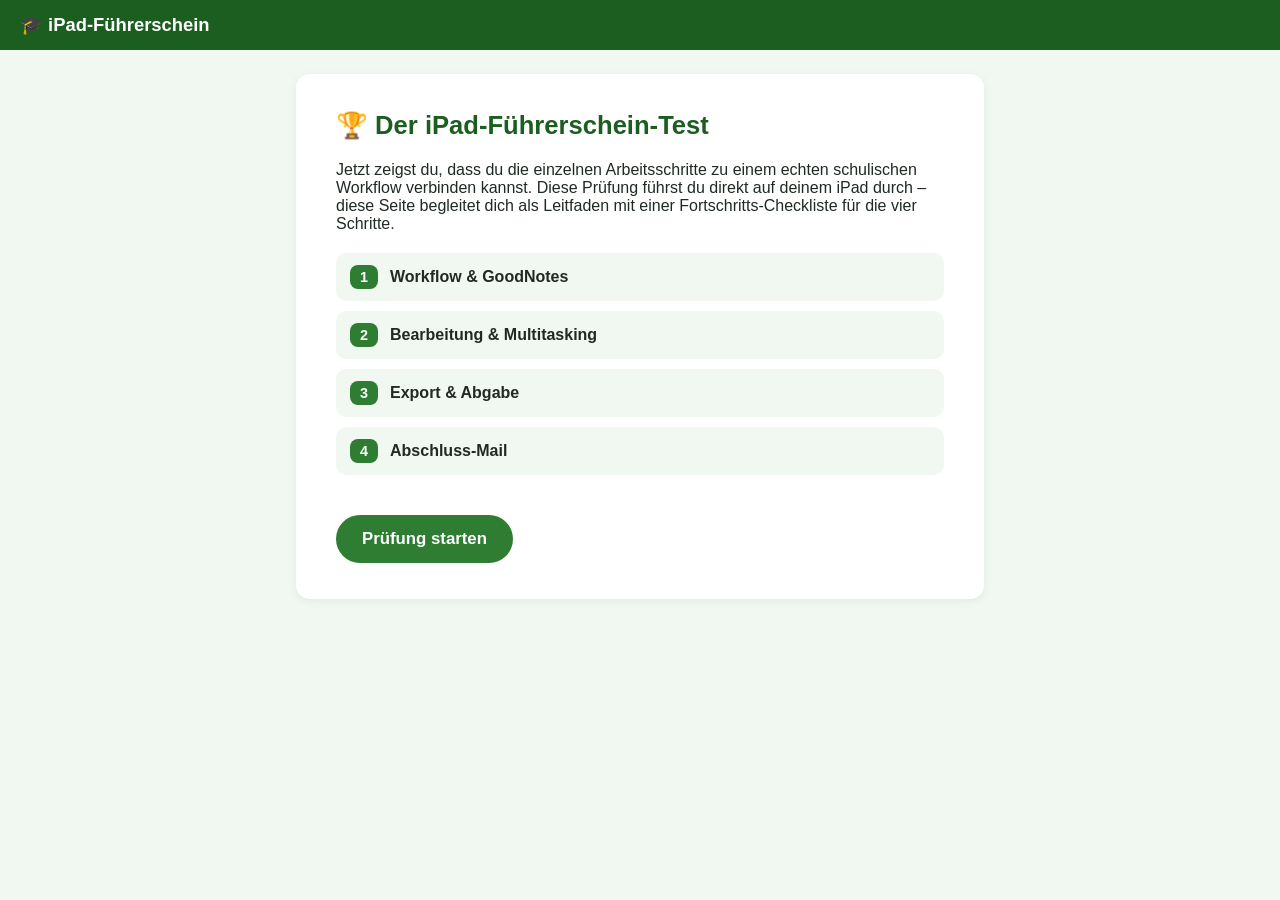
==== exam.html @ 11f2f7bf "Add the Abschlussprüfung: 4-step exam guide and printable certificate - exam.html/exam.js: since the" ====
<!DOCTYPE html>
<html lang="de">
<head>
<meta charset="UTF-8">
<meta name="viewport" content="width=device-width, initial-scale=1.0, maximum-scale=1, user-scalable=no">
<title>iPad-Führerschein – Abschlussprüfung</title>
<link rel="stylesheet" href="style.css">
</head>
<body>

<header class="app-header no-print">
  <a class="logo" href="index.html">🎓 iPad-Führerschein</a>
  <div class="progress-wrap" id="progressWrap" hidden>
    <div class="progress-label" id="progressLabel">Schritt 0 von 4</div>
    <div class="progress-bar"><div class="progress-fill" id="progressFill"></div></div>
  </div>
</header>

<main id="app">

  <section id="screen-start" class="screen active">
    <div class="card">
      <h1>🏆 Der iPad-Führerschein-Test</h1>
      <p>Jetzt zeigst du, dass du die einzelnen Arbeitsschritte zu einem echten schulischen Workflow verbinden kannst. Diese Prüfung führst du direkt auf deinem iPad durch – diese Seite begleitet dich als Leitfaden mit einer Fortschritts-Checkliste für die vier Schritte.</p>
      <ul class="module-overview">
        <li><span class="num">1</span> Workflow &amp; GoodNotes</li>
        <li><span class="num">2</span> Bearbeitung &amp; Multitasking</li>
        <li><span class="num">3</span> Export &amp; Abgabe</li>
        <li><span class="num">4</span> Abschluss-Mail</li>
      </ul>
      <button class="btn-primary" id="btnStart">Prüfung starten</button>
    </div>
  </section>

  <section id="screen-steps" class="screen">
    <div class="card">
      <h2>Prüfungsschritte</h2>
      <p class="task-desc">Hake jeden Schritt ab, sobald du ihn auf deinem iPad erledigt hast.</p>

      <div class="checklist" id="examChecklist">
        <label class="check-item exam-step">
          <input type="checkbox" data-check>
          <span><strong>1. Workflow &amp; GoodNotes:</strong> Öffne die Vorlage aus der Classroom-Prüfungsaufgabe, speichere sie im richtigen Drive-Ordner und importiere sie in dein GoodNotes-Notizbuch „Prüfung“.</span>
        </label>
        <label class="check-item exam-step">
          <input type="checkbox" data-check>
          <span><strong>2. Bearbeitung &amp; Multitasking:</strong> Fülle das Arbeitsblatt in GoodNotes aus. Recherchiere dafür im Splitscreen in Chrome und füge ein Lösungsbild in GoodNotes ein.</span>
        </label>
        <label class="check-item exam-step">
          <input type="checkbox" data-check>
          <span><strong>3. Export &amp; Abgabe:</strong> Exportiere das fertige Blatt aus GoodNotes als PDF und gib es in der Classroom-Prüfungsaufgabe ab.</span>
        </label>
        <label class="check-item exam-step">
          <input type="checkbox" data-check>
          <span><strong>4. Abschluss-Mail:</strong> Verfasse eine formell korrekte E-Mail an deine Prüfungslehrkraft, die über den Abschluss der Prüfung und den Upload informiert.</span>
        </label>
      </div>

      <button class="btn-primary btn-next" id="btnToCertForm" disabled>Weiter zum Zertifikat</button>
    </div>
  </section>

  <section id="screen-cert-form" class="screen">
    <div class="card">
      <h2>🎓 Dein Zertifikat</h2>
      <p class="task-desc">Du hast alle vier Prüfungsschritte erledigt. Trage deinen Namen ein, um dein Zertifikat zu erstellen.</p>

      <label class="field-label" for="certName">Dein Name</label>
      <input type="text" class="text-input" id="certName" placeholder="Vor- und Nachname">

      <label class="field-label" for="certDate">Datum</label>
      <input type="date" class="text-input" id="certDate">

      <button class="btn-primary" id="btnCreateCert" disabled>Zertifikat erstellen</button>
    </div>
  </section>

  <section id="screen-certificate" class="screen">
    <div class="card card--complete no-print">
      <h1>🎉 Du hast den iPad-Führerschein bestanden!</h1>
      <p>Herzlichen Glückwunsch! Dein Zertifikat ist fertig. Du kannst es jetzt ausdrucken oder als PDF speichern.</p>
    </div>

    <div class="certificate" id="certificate">
      <div class="cert-medal">🏅</div>
      <h1 class="cert-title">iPad-Führerschein</h1>
      <p class="cert-subtitle">Google Workspace Edition · Klasse 7</p>
      <p class="cert-body">Hiermit wird bestätigt, dass</p>
      <p class="cert-name" id="certNameOut">—</p>
      <p class="cert-body">den iPad-Führerschein erfolgreich bestanden hat.</p>
      <p class="cert-date" id="certDateOut">—</p>
      <div class="cert-signature">
        <span>Klassenleitung</span>
      </div>
    </div>

    <div class="complete-actions no-print">
      <button class="btn-primary" id="btnPrint">🖨️ Drucken / Als PDF speichern</button>
      <a class="btn-secondary" href="index.html">Zurück zum Hauptmenü</a>
    </div>
  </section>

</main>

<script src="exam.js"></script>
</body>
</html>
---- style.css ----
:root {
  --gsis-green: #2e7d32;
  --gsis-green-dark: #1b5e20;
  --gsis-green-light: #a5d6a7;
  --gsis-bg: #f1f8f2;
  --ink: #1f2a22;
  --muted: #5b6b60;
  --error: #c62828;
  --white: #ffffff;
  --radius: 14px;
  --touch: 48px;
}

* { box-sizing: border-box; }

html, body {
  margin: 0;
  padding: 0;
  min-height: 100%;
  background: var(--gsis-bg);
  color: var(--ink);
  font-family: -apple-system, BlinkMacSystemFont, "Segoe UI", Roboto, sans-serif;
  -webkit-tap-highlight-color: transparent;
  touch-action: manipulation;
}

.app-header {
  position: sticky;
  top: 0;
  z-index: 20;
  background: var(--gsis-green-dark);
  color: var(--white);
  padding: 14px 20px;
  display: flex;
  flex-direction: column;
  gap: 8px;
}

.logo {
  font-size: 1.15rem;
  font-weight: 700;
  color: inherit;
  text-decoration: none;
}

.progress-wrap {
  display: flex;
  align-items: center;
  gap: 12px;
}

.progress-wrap[hidden] {
  display: none;
}

.progress-label {
  font-size: 0.9rem;
  font-weight: 600;
  white-space: nowrap;
}

.progress-bar {
  flex: 1;
  height: 10px;
  background: rgba(255,255,255,0.25);
  border-radius: 999px;
  overflow: hidden;
}

.progress-fill {
  height: 100%;
  width: 0%;
  background: var(--gsis-green-light);
  transition: width 0.3s ease;
}

main {
  max-width: 720px;
  margin: 0 auto;
  padding: 24px 16px 60px;
}

.screen {
  display: none;
}

.screen.active {
  display: block;
  animation: fadeIn 0.25s ease;
}

@keyframes fadeIn {
  from { opacity: 0; transform: translateY(6px); }
  to { opacity: 1; transform: translateY(0); }
}

.card {
  background: var(--white);
  border-radius: var(--radius);
  padding: 28px 24px;
  box-shadow: 0 2px 10px rgba(27, 94, 32, 0.08);
}

h1 {
  color: var(--gsis-green-dark);
  font-size: 1.6rem;
  margin-top: 0;
}

h2 {
  color: var(--gsis-green-dark);
  font-size: 1.3rem;
  margin-top: 0;
}

.lernziel {
  background: var(--gsis-bg);
  border-left: 4px solid var(--gsis-green);
  padding: 10px 14px;
  border-radius: 8px;
  font-size: 0.95rem;
  color: var(--ink);
}

.task-desc {
  color: var(--muted);
  font-size: 0.95rem;
}

.module-overview {
  list-style: none;
  margin: 20px 0;
  padding: 0;
  display: flex;
  flex-direction: column;
  gap: 10px;
}

.module-overview li {
  display: flex;
  align-items: center;
  gap: 12px;
  background: var(--gsis-bg);
  border-radius: 10px;
  padding: 12px 14px;
  font-weight: 600;
}

.module-overview .num {
  background: var(--gsis-green);
  color: var(--white);
  border-radius: 8px;
  padding: 4px 10px;
  font-size: 0.9rem;
}

button {
  font-family: inherit;
  cursor: pointer;
  border: none;
}

.btn-primary, .btn-secondary {
  display: inline-block;
  min-height: var(--touch);
  padding: 12px 26px;
  border-radius: 999px;
  font-size: 1.05rem;
  font-weight: 700;
  margin-top: 20px;
}

.btn-primary {
  background: var(--gsis-green);
  color: var(--white);
}

.btn-primary:disabled {
  background: #bcd6bd;
  color: #6f8a71;
  cursor: not-allowed;
}

.btn-primary:not(:disabled):active {
  background: var(--gsis-green-dark);
}

.btn-secondary {
  background: var(--white);
  color: var(--gsis-green-dark);
  border: 2px solid var(--gsis-green);
}

/* Station 0.1 – Matching */
.match-game {
  display: grid;
  grid-template-columns: 1fr 1fr;
  gap: 14px;
  margin-top: 18px;
}

.match-column {
  display: flex;
  flex-direction: column;
  gap: 10px;
}

.match-item {
  min-height: var(--touch);
  display: flex;
  align-items: center;
  justify-content: center;
  text-align: center;
  padding: 10px 10px;
  border-radius: 10px;
  border: 2px solid var(--gsis-green);
  background: var(--white);
  color: var(--ink);
  font-size: 0.92rem;
  font-weight: 600;
  line-height: 1.25;
}

.match-item.icon-item {
  font-size: 1.8rem;
}

.match-item.selected {
  background: var(--gsis-green-light);
  border-color: var(--gsis-green-dark);
}

.match-item.matched {
  background: #e8f5e9;
  border-color: var(--gsis-green);
  color: var(--gsis-green-dark);
  opacity: 0.75;
  cursor: default;
}

.match-item.wrong {
  border-color: var(--error);
  background: #fdecea;
}

.feedback {
  min-height: 1.4em;
  font-weight: 600;
  color: var(--gsis-green-dark);
}

.feedback.error {
  color: var(--error);
}

/* Station 0.2 – Quiz */
.quiz-question {
  margin-top: 18px;
}

.quiz-question h3 {
  font-size: 1.02rem;
  margin-bottom: 12px;
}

.quiz-options {
  display: flex;
  flex-direction: column;
  gap: 10px;
}

.quiz-option {
  min-height: var(--touch);
  text-align: left;
  padding: 12px 16px;
  border-radius: 10px;
  border: 2px solid #cfd8d1;
  background: var(--white);
  font-size: 0.98rem;
}

.quiz-option:disabled {
  cursor: default;
}

.quiz-option.correct {
  border-color: var(--gsis-green);
  background: #e8f5e9;
  color: var(--gsis-green-dark);
  font-weight: 700;
}

.quiz-option.incorrect {
  border-color: var(--error);
  background: #fdecea;
  color: var(--error);
}

.quiz-explanation {
  margin-top: 10px;
  font-size: 0.9rem;
  color: var(--muted);
}

.quiz-progress {
  font-size: 0.85rem;
  color: var(--muted);
  font-weight: 600;
}

.quiz-next {
  margin-top: 16px;
  min-height: var(--touch);
  padding: 10px 22px;
  border-radius: 999px;
  background: var(--gsis-green);
  color: var(--white);
  font-weight: 700;
}

.quiz-result {
  margin-top: 20px;
  background: var(--gsis-bg);
  border-radius: 10px;
  padding: 16px;
  font-weight: 700;
  color: var(--gsis-green-dark);
  text-align: center;
  font-size: 1.1rem;
}

/* Station 0.3 – Drag & Drop */
.ipad-labeling {
  margin-top: 18px;
}

.ipad-wrap {
  position: relative;
  width: 100%;
  max-width: 260px;
  margin: 0 auto;
  aspect-ratio: 300 / 400;
  touch-action: none;
}

#ipadSvg {
  width: 100%;
  height: 100%;
  display: block;
}

.ipad-body {
  fill: #37474f;
}

.ipad-screen {
  fill: #cfd8dc;
}

.target-marker {
  fill: none;
  stroke: #ffb300;
  stroke-width: 2;
  stroke-dasharray: 4 3;
}

.drop-zone {
  position: absolute;
  transform: translate(-50%, -50%);
  width: 44px;
  height: 44px;
  border-radius: 50%;
  display: flex;
  align-items: center;
  justify-content: center;
  font-size: 0.55rem;
  font-weight: 700;
  text-align: center;
  color: var(--gsis-green-dark);
  padding: 4px;
}

.drop-zone--vertical {
  width: 26px;
  height: 60px;
  border-radius: 10px;
}

.drop-zone--horizontal {
  width: 56px;
  height: 24px;
  border-radius: 10px;
}

.drop-zone.filled {
  background: rgba(46, 125, 50, 0.85);
  color: var(--white);
  font-size: 1.1rem;
}

.labels-tray {
  display: flex;
  flex-wrap: wrap;
  justify-content: center;
  gap: 10px;
  margin-top: 24px;
  min-height: var(--touch);
}

.draggable {
  min-height: var(--touch);
  min-width: 44px;
  padding: 10px 16px;
  border-radius: 999px;
  background: var(--white);
  border: 2px solid var(--gsis-green);
  font-weight: 700;
  font-size: 0.9rem;
  color: var(--ink);
  user-select: none;
  touch-action: none;
}

.draggable.placed {
  border-color: var(--gsis-green);
  background: #e8f5e9;
  color: var(--gsis-green-dark);
  opacity: 0.6;
}

.draggable.dragging {
  position: fixed;
  z-index: 100;
  box-shadow: 0 6px 18px rgba(0,0,0,0.25);
  pointer-events: none;
}

/* Completion screen */
.card--complete {
  text-align: center;
}

.complete-badge {
  width: 84px;
  height: 84px;
  line-height: 84px;
  border-radius: 50%;
  background: var(--gsis-green);
  color: var(--white);
  font-size: 2.4rem;
  margin: 0 auto 16px;
}

.summary {
  background: var(--gsis-bg);
  border-radius: 10px;
  padding: 16px;
  margin-top: 16px;
  text-align: left;
  font-weight: 600;
}

.summary div {
  padding: 4px 0;
}

.next-level {
  color: var(--muted);
  font-weight: 600;
}

.complete-actions {
  display: flex;
  flex-direction: column;
  gap: 10px;
  margin-top: 20px;
}

.complete-actions .btn-primary,
.complete-actions .btn-secondary {
  margin-top: 0;
  text-align: center;
  text-decoration: none;
}

.btn-text {
  background: none;
  color: var(--muted);
  font-weight: 600;
  font-size: 0.9rem;
  padding: 10px;
  text-decoration: underline;
}

.next-level--locked {
  opacity: 0.75;
}

/* ---------- Hauptmenü / Hub ---------- */

.hub-progress {
  margin: 20px 0;
}

.hub-progress .progress-label {
  color: var(--gsis-green-dark);
  margin-bottom: 6px;
}

.hub-progress .progress-bar {
  background: var(--gsis-bg);
  border: 1px solid var(--gsis-green-light);
}

.hub-progress .progress-fill {
  background: var(--gsis-green);
}

.hub-list {
  display: flex;
  flex-direction: column;
  gap: 12px;
  margin-top: 22px;
}

.hub-card {
  display: flex;
  align-items: center;
  justify-content: space-between;
  gap: 12px;
  background: var(--gsis-bg);
  border: 2px solid var(--gsis-green-light);
  border-radius: 12px;
  padding: 16px 18px;
  text-decoration: none;
  color: var(--ink);
}

.hub-card-text {
  flex: 1 1 auto;
  min-width: 0;
}

.hub-card h3 {
  margin: 0 0 4px;
  color: var(--gsis-green-dark);
  font-size: 1.05rem;
}

.hub-card p {
  margin: 0;
  color: var(--muted);
  font-size: 0.9rem;
}

.hub-badge {
  flex: 0 0 auto;
}

.hub-card--locked {
  opacity: 0.6;
  border-color: #cfd8d1;
}

.hub-badge {
  white-space: nowrap;
  font-weight: 700;
  font-size: 0.85rem;
  padding: 8px 14px;
  border-radius: 999px;
}

.hub-badge--start {
  background: var(--gsis-green);
  color: var(--white);
}

.hub-badge--done {
  background: #e8f5e9;
  color: var(--gsis-green-dark);
  border: 2px solid var(--gsis-green);
}

.hub-badge--locked {
  background: #eceeec;
  color: var(--muted);
}

/* ---------- Skill-Erklärblöcke (Skizzen) ---------- */

.skill-block {
  display: flex;
  align-items: center;
  gap: 16px;
  margin-top: 18px;
}

.skill-sketch-wrap {
  flex: 0 0 100px;
  width: 100px;
}

.skill-sketch {
  width: 100%;
  height: auto;
  display: block;
}

.skill-text h3 {
  margin: 0 0 4px;
  font-size: 1rem;
  color: var(--gsis-green-dark);
}

.skill-text p {
  margin: 0;
  font-size: 0.9rem;
  color: var(--ink);
}

.section-title {
  margin-top: 26px;
}

/* ---------- Checklisten ---------- */

.checklist {
  display: flex;
  flex-direction: column;
  gap: 10px;
  margin-top: 18px;
}

.check-item {
  display: flex;
  align-items: center;
  gap: 12px;
  min-height: var(--touch);
  padding: 10px 14px;
  border-radius: 10px;
  background: var(--gsis-bg);
  font-size: 0.95rem;
  font-weight: 600;
}

.check-item input[type="checkbox"] {
  flex: 0 0 auto;
  width: 24px;
  height: 24px;
  accent-color: var(--gsis-green);
}

/* ---------- QR-Code-Schnitzeljagd ---------- */

.qr-cards {
  display: grid;
  grid-template-columns: repeat(2, 1fr);
  gap: 12px;
  margin-top: 16px;
}

.qr-card {
  border-radius: 12px;
  border: 2px solid var(--gsis-green-light);
  background: var(--white);
  padding: 12px;
  text-align: center;
  display: flex;
  flex-direction: column;
  align-items: center;
  gap: 8px;
}

.qr-svg {
  width: 100%;
  max-width: 120px;
}

.qr-scan-btn {
  width: 100%;
}

.qr-card--scanned {
  background: #e8f5e9;
  border-color: var(--gsis-green);
}

.qr-word {
  font-weight: 700;
  color: var(--gsis-green-dark);
}

.qr-check {
  font-size: 0.85rem;
  color: var(--gsis-green-dark);
}

.qr-card--locked {
  opacity: 0.55;
}

.qr-lock {
  font-size: 1.6rem;
}

.qr-word--locked {
  color: var(--muted);
  font-weight: 600;
}

.qr-solve {
  margin-top: 18px;
}

.qr-input {
  width: 100%;
  min-height: var(--touch);
  padding: 10px 14px;
  border-radius: 10px;
  border: 2px solid var(--gsis-green);
  font-size: 1rem;
  margin-bottom: 12px;
}

/* ---------- Nummerierte Schritt-Listen ---------- */

.step-list {
  list-style: none;
  margin: 16px 0;
  padding: 0;
  display: flex;
  flex-direction: column;
  gap: 10px;
}

.step-list li {
  display: flex;
  align-items: flex-start;
  gap: 12px;
  background: var(--gsis-bg);
  border-radius: 10px;
  padding: 12px 14px;
  font-size: 0.95rem;
}

.step-list .num {
  flex: 0 0 auto;
  background: var(--gsis-green);
  color: var(--white);
  border-radius: 8px;
  padding: 2px 10px;
  font-size: 0.85rem;
  font-weight: 700;
}

/* ---------- Reihenfolge-Aufgabe ---------- */

.order-list {
  display: flex;
  flex-direction: column;
  gap: 10px;
  margin-top: 16px;
}

.order-item {
  display: flex;
  align-items: center;
  justify-content: space-between;
  gap: 12px;
  background: var(--white);
  border: 2px solid var(--gsis-green);
  border-radius: 10px;
  padding: 10px 14px;
}

.order-text {
  font-weight: 600;
  font-size: 0.95rem;
}

.order-controls {
  display: flex;
  gap: 6px;
  flex: 0 0 auto;
}

.order-btn {
  min-width: 40px;
  min-height: 40px;
  border-radius: 8px;
  background: var(--gsis-bg);
  border: 2px solid var(--gsis-green-light);
  font-size: 1rem;
  color: var(--gsis-green-dark);
}

.order-btn:disabled {
  opacity: 0.35;
  cursor: not-allowed;
}

/* ---------- Pecha-Kucha-Timer ---------- */

.timer-wrap {
  text-align: center;
  margin-top: 20px;
  background: var(--gsis-bg);
  border-radius: 12px;
  padding: 20px;
}

.timer-display {
  font-size: 3rem;
  font-weight: 800;
  color: var(--gsis-green-dark);
  font-variant-numeric: tabular-nums;
}

.timer-display--low {
  color: var(--error);
}

.timer-controls {
  display: flex;
  gap: 10px;
  justify-content: center;
  margin-top: 10px;
  flex-wrap: wrap;
}

.timer-controls .btn-primary,
.timer-controls .btn-secondary {
  margin-top: 0;
}

/* ---------- Klassifizieren: Kommentare / Beispiele ---------- */

.classify-card {
  background: var(--white);
  border: 2px solid var(--gsis-green-light);
  border-radius: 10px;
  padding: 14px;
  margin-top: 12px;
}

.classify-text {
  font-style: italic;
  margin: 0 0 12px;
}

.classify-buttons {
  display: flex;
  gap: 10px;
  flex-wrap: wrap;
}

.classify-btn {
  flex: 1 1 140px;
  min-height: var(--touch);
  border-radius: 10px;
  border: 2px solid #cfd8d1;
  background: var(--white);
  font-weight: 700;
  font-size: 0.95rem;
}

.classify-btn.correct {
  border-color: var(--gsis-green);
  background: #e8f5e9;
  color: var(--gsis-green-dark);
}

.classify-btn.incorrect {
  border-color: var(--error);
  background: #fdecea;
  color: var(--error);
}

.classify-explanation {
  margin: 12px 0 0;
  font-size: 0.9rem;
  color: var(--muted);
}

/* ---------- Phishing-Übung ---------- */

.email-card {
  background: var(--white);
  border: 2px solid var(--gsis-green-light);
  border-radius: 10px;
  padding: 16px;
  margin-top: 14px;
}

.email-subject {
  font-weight: 700;
  color: var(--gsis-green-dark);
  margin-bottom: 4px;
}

.email-meta {
  font-size: 0.85rem;
  color: var(--muted);
  margin-bottom: 10px;
}

.email-body {
  margin: 0;
  line-height: 1.6;
}

.email-part {
  cursor: pointer;
  border-radius: 4px;
  padding: 1px 2px;
}

.email-part:not(.clicked):hover {
  background: var(--gsis-bg);
}

.email-part.flag-hit {
  background: #fdecea;
  color: var(--error);
  font-weight: 700;
  text-decoration: underline wavy var(--error);
}

.email-part.flag-miss {
  background: #e8f5e9;
  color: var(--gsis-green-dark);
}

.email-part-note {
  display: inline;
  font-size: 0.82rem;
  font-weight: 600;
  margin-left: 4px;
}

.email-from.email-part {
  display: inline-block;
}

/* ---------- Abschlussprüfung ---------- */

.exam-step {
  align-items: flex-start;
}

.field-label {
  display: block;
  margin-top: 18px;
  margin-bottom: 6px;
  font-weight: 700;
  font-size: 0.9rem;
  color: var(--gsis-green-dark);
}

.text-input {
  width: 100%;
  min-height: var(--touch);
  padding: 10px 14px;
  border-radius: 10px;
  border: 2px solid var(--gsis-green);
  font-size: 1rem;
  font-family: inherit;
}

.certificate {
  background: var(--white);
  border: 6px double var(--gsis-green);
  border-radius: 16px;
  padding: 40px 24px;
  text-align: center;
  margin-top: 20px;
}

.cert-medal {
  font-size: 3.5rem;
}

.cert-title {
  color: var(--gsis-green-dark);
  margin: 8px 0 0;
}

.cert-subtitle {
  color: var(--muted);
  margin: 4px 0 24px;
}

.cert-body {
  margin: 6px 0;
  font-size: 1rem;
}

.cert-name {
  font-size: 1.6rem;
  font-weight: 800;
  color: var(--gsis-green-dark);
  margin: 14px 0;
  padding-bottom: 8px;
  border-bottom: 2px solid var(--gsis-green-light);
  display: inline-block;
}

.cert-date {
  margin-top: 16px;
  color: var(--muted);
  font-weight: 600;
}

.cert-signature {
  margin: 40px auto 0;
  padding-top: 10px;
  border-top: 2px solid var(--ink);
  display: inline-block;
  font-size: 0.9rem;
  color: var(--muted);
}

@media print {
  html, body {
    background: #ffffff;
  }
  body * {
    visibility: hidden;
  }
  .certificate,
  .certificate * {
    visibility: visible;
  }
  .certificate {
    position: absolute;
    top: 0;
    left: 0;
    width: 100%;
    margin: 0;
  }
  .no-print {
    display: none !important;
  }
}

@media (min-width: 640px) {
  .card {
    padding: 36px 40px;
  }
}
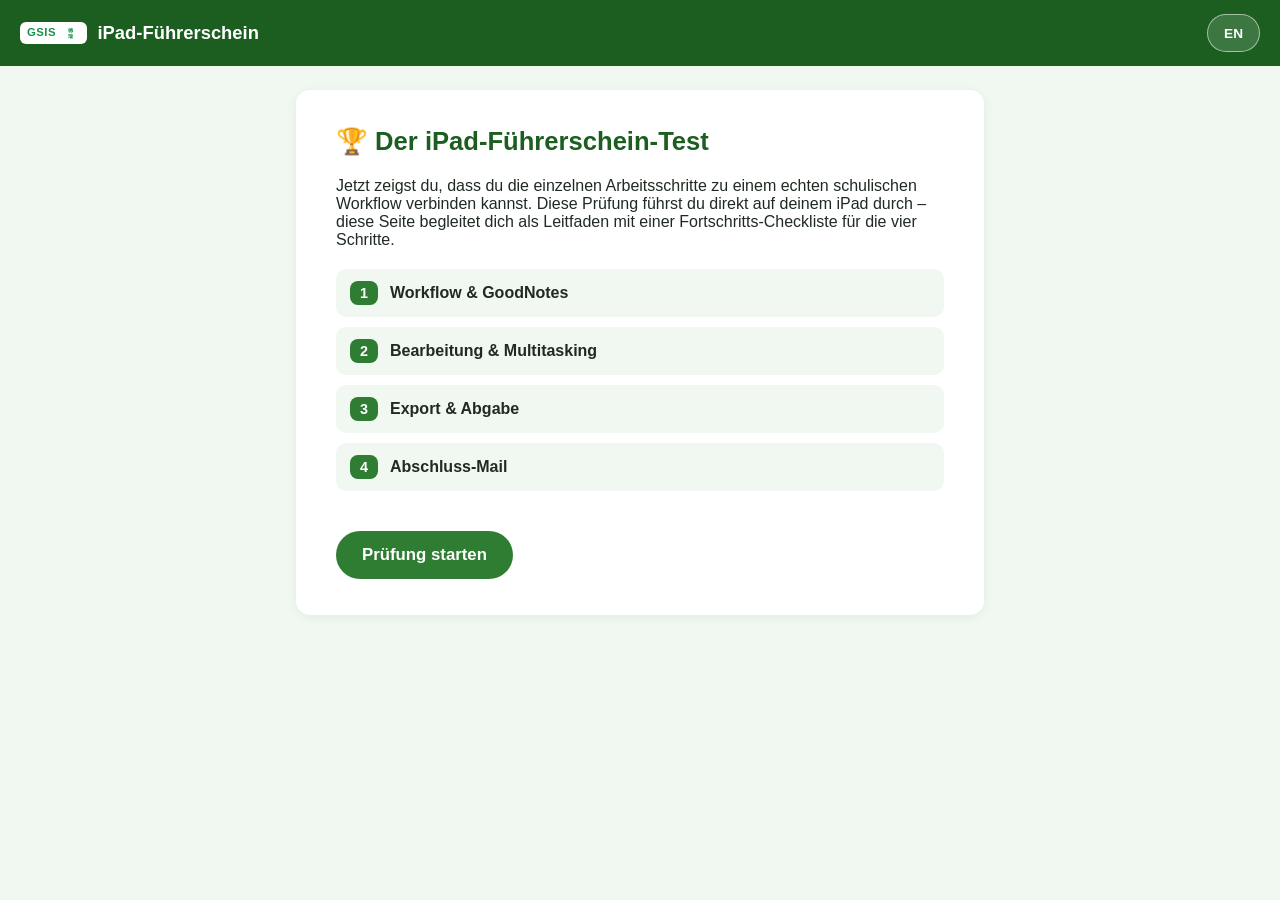
==== commit 9898d291: "Add GSIS logo, DE/EN toggle, name/class flow and Modul 00 improvements UI / branding: - New assets/g" ====
--- a/exam.html
+++ b/exam.html
@@ -3,13 +3,19 @@
 <head>
 <meta charset="UTF-8">
 <meta name="viewport" content="width=device-width, initial-scale=1.0, maximum-scale=1, user-scalable=no">
-<title>iPad-Führerschein – Abschlussprüfung</title>
+<title data-i18n="title.exam">iPad-Führerschein – Abschlussprüfung</title>
 <link rel="stylesheet" href="style.css">
 </head>
 <body>
 
 <header class="app-header no-print">
-  <a class="logo" href="index.html">🎓 iPad-Führerschein</a>
+  <div class="header-top">
+    <a class="logo" href="index.html">
+      <img class="logo-img" src="assets/gsis-logo.svg" alt="GSIS">
+      <span class="logo-text" data-i18n="app.title">iPad-Führerschein</span>
+    </a>
+    <button class="lang-toggle" id="langToggle" type="button">EN</button>
+  </div>
   <div class="progress-wrap" id="progressWrap" hidden>
     <div class="progress-label" id="progressLabel">Schritt 0 von 4</div>
     <div class="progress-bar"><div class="progress-fill" id="progressFill"></div></div>
@@ -20,88 +26,94 @@
 
   <section id="screen-start" class="screen active">
     <div class="card">
-      <h1>🏆 Der iPad-Führerschein-Test</h1>
-      <p>Jetzt zeigst du, dass du die einzelnen Arbeitsschritte zu einem echten schulischen Workflow verbinden kannst. Diese Prüfung führst du direkt auf deinem iPad durch – diese Seite begleitet dich als Leitfaden mit einer Fortschritts-Checkliste für die vier Schritte.</p>
+      <h1 data-i18n="ex.start.h1">🏆 Der iPad-Führerschein-Test</h1>
+      <p data-i18n="ex.start.intro">Jetzt zeigst du, dass du die einzelnen Arbeitsschritte zu einem echten schulischen Workflow verbinden kannst. Diese Prüfung führst du direkt auf deinem iPad durch – diese Seite begleitet dich als Leitfaden mit einer Fortschritts-Checkliste für die vier Schritte.</p>
       <ul class="module-overview">
-        <li><span class="num">1</span> Workflow &amp; GoodNotes</li>
-        <li><span class="num">2</span> Bearbeitung &amp; Multitasking</li>
-        <li><span class="num">3</span> Export &amp; Abgabe</li>
-        <li><span class="num">4</span> Abschluss-Mail</li>
+        <li><span class="num">1</span> <span data-i18n="ex.ov.1">Workflow &amp; GoodNotes</span></li>
+        <li><span class="num">2</span> <span data-i18n="ex.ov.2">Bearbeitung &amp; Multitasking</span></li>
+        <li><span class="num">3</span> <span data-i18n="ex.ov.3">Export &amp; Abgabe</span></li>
+        <li><span class="num">4</span> <span data-i18n="ex.ov.4">Abschluss-Mail</span></li>
       </ul>
-      <button class="btn-primary" id="btnStart">Prüfung starten</button>
+      <button class="btn-primary" id="btnStart" data-i18n="ex.start.btn">Prüfung starten</button>
     </div>
   </section>
 
   <section id="screen-steps" class="screen">
     <div class="card">
-      <h2>Prüfungsschritte</h2>
-      <p class="task-desc">Hake jeden Schritt ab, sobald du ihn auf deinem iPad erledigt hast.</p>
+      <h2 data-i18n="ex.steps.h2">Prüfungsschritte</h2>
+      <p class="task-desc" data-i18n="ex.steps.intro">Hake jeden Schritt ab, sobald du ihn auf deinem iPad erledigt hast.</p>
 
       <div class="checklist" id="examChecklist">
         <label class="check-item exam-step">
           <input type="checkbox" data-check>
-          <span><strong>1. Workflow &amp; GoodNotes:</strong> Öffne die Vorlage aus der Classroom-Prüfungsaufgabe, speichere sie im richtigen Drive-Ordner und importiere sie in dein GoodNotes-Notizbuch „Prüfung“.</span>
+          <span data-i18n-html="ex.step1"><strong>1. Workflow &amp; GoodNotes:</strong> Öffne die Vorlage aus der Classroom-Prüfungsaufgabe, speichere sie im richtigen Drive-Ordner und importiere sie in dein GoodNotes-Notizbuch „Prüfung“.</span>
         </label>
         <label class="check-item exam-step">
           <input type="checkbox" data-check>
-          <span><strong>2. Bearbeitung &amp; Multitasking:</strong> Fülle das Arbeitsblatt in GoodNotes aus. Recherchiere dafür im Splitscreen in Chrome und füge ein Lösungsbild in GoodNotes ein.</span>
+          <span data-i18n-html="ex.step2"><strong>2. Bearbeitung &amp; Multitasking:</strong> Fülle das Arbeitsblatt in GoodNotes aus. Recherchiere dafür im Splitscreen in Chrome und füge ein Lösungsbild in GoodNotes ein.</span>
         </label>
         <label class="check-item exam-step">
           <input type="checkbox" data-check>
-          <span><strong>3. Export &amp; Abgabe:</strong> Exportiere das fertige Blatt aus GoodNotes als PDF und gib es in der Classroom-Prüfungsaufgabe ab.</span>
+          <span data-i18n-html="ex.step3"><strong>3. Export &amp; Abgabe:</strong> Exportiere das fertige Blatt aus GoodNotes als PDF und gib es in der Classroom-Prüfungsaufgabe ab.</span>
         </label>
         <label class="check-item exam-step">
           <input type="checkbox" data-check>
-          <span><strong>4. Abschluss-Mail:</strong> Verfasse eine formell korrekte E-Mail an deine Prüfungslehrkraft, die über den Abschluss der Prüfung und den Upload informiert.</span>
+          <span data-i18n-html="ex.step4"><strong>4. Abschluss-Mail:</strong> Verfasse eine formell korrekte E-Mail an deine Prüfungslehrkraft, die über den Abschluss der Prüfung und den Upload informiert.</span>
         </label>
       </div>
 
-      <button class="btn-primary btn-next" id="btnToCertForm" disabled>Weiter zum Zertifikat</button>
+      <button class="btn-primary btn-next" id="btnToCertForm" data-i18n="ex.toCert" disabled>Weiter zum Zertifikat</button>
     </div>
   </section>
 
   <section id="screen-cert-form" class="screen">
     <div class="card">
-      <h2>🎓 Dein Zertifikat</h2>
-      <p class="task-desc">Du hast alle vier Prüfungsschritte erledigt. Trage deinen Namen ein, um dein Zertifikat zu erstellen.</p>
+      <h2 data-i18n="ex.form.h2">🎓 Dein Zertifikat</h2>
+      <p class="task-desc" data-i18n="ex.form.intro">Du hast alle vier Prüfungsschritte erledigt. Prüfe deinen Namen und deine Klasse, um dein Zertifikat zu erstellen.</p>
 
-      <label class="field-label" for="certName">Dein Name</label>
-      <input type="text" class="text-input" id="certName" placeholder="Vor- und Nachname">
+      <label class="field-label" for="certName" data-i18n="ex.form.nameLabel">Dein Name</label>
+      <input type="text" class="text-input" id="certName" data-i18n-ph="ex.form.namePh" placeholder="Vor- und Nachname" autocomplete="name">
 
-      <label class="field-label" for="certDate">Datum</label>
+      <label class="field-label" for="certClass" data-i18n="ex.form.classLabel">Deine Klasse</label>
+      <input type="text" class="text-input" id="certClass" data-i18n-ph="ex.form.classPh" placeholder="z. B. 7A">
+
+      <label class="field-label" for="certDate" data-i18n="ex.form.dateLabel">Datum</label>
       <input type="date" class="text-input" id="certDate">
 
-      <button class="btn-primary" id="btnCreateCert" disabled>Zertifikat erstellen</button>
+      <button class="btn-primary" id="btnCreateCert" data-i18n="ex.form.create" disabled>Zertifikat erstellen</button>
     </div>
   </section>
 
   <section id="screen-certificate" class="screen">
     <div class="card card--complete no-print">
-      <h1>🎉 Du hast den iPad-Führerschein bestanden!</h1>
-      <p>Herzlichen Glückwunsch! Dein Zertifikat ist fertig. Du kannst es jetzt ausdrucken oder als PDF speichern.</p>
+      <h1 data-i18n="ex.cert.h1">🎉 Du hast den iPad-Führerschein bestanden!</h1>
+      <p data-i18n="ex.cert.text">Herzlichen Glückwunsch! Dein Zertifikat ist fertig. Du kannst es jetzt ausdrucken oder als PDF speichern.</p>
+      <p class="upload-note" data-i18n="ex.cert.uploadNote">📤 Wichtig: Speichere das Zertifikat als PDF (über „Drucken“ → „In Dateien / PDF sichern“) und lade es anschließend in die passende Aufgabe in Google Classroom hoch, damit deine Lehrkraft deinen bestandenen iPad-Führerschein sieht.</p>
     </div>
 
     <div class="certificate" id="certificate">
       <div class="cert-medal">🏅</div>
-      <h1 class="cert-title">iPad-Führerschein</h1>
-      <p class="cert-subtitle">Google Workspace Edition · Klasse 7</p>
-      <p class="cert-body">Hiermit wird bestätigt, dass</p>
+      <h1 class="cert-title" data-i18n="ex.cert.title">iPad-Führerschein</h1>
+      <p class="cert-subtitle" data-i18n="ex.cert.subtitle">Google Workspace Edition · Klasse 7</p>
+      <p class="cert-body" data-i18n="ex.cert.body1">Hiermit wird bestätigt, dass</p>
       <p class="cert-name" id="certNameOut">—</p>
-      <p class="cert-body">den iPad-Führerschein erfolgreich bestanden hat.</p>
+      <p class="cert-class" id="certClassOut"></p>
+      <p class="cert-body" data-i18n="ex.cert.body2">den iPad-Führerschein erfolgreich bestanden hat.</p>
       <p class="cert-date" id="certDateOut">—</p>
       <div class="cert-signature">
-        <span>Klassenleitung</span>
+        <span data-i18n="ex.cert.sign">Klassenleitung</span>
       </div>
     </div>
 
     <div class="complete-actions no-print">
-      <button class="btn-primary" id="btnPrint">🖨️ Drucken / Als PDF speichern</button>
-      <a class="btn-secondary" href="index.html">Zurück zum Hauptmenü</a>
+      <button class="btn-primary" id="btnPrint" data-i18n="ex.print">🖨️ Drucken / Als PDF speichern</button>
+      <a class="btn-secondary" href="index.html" data-i18n="nav.backHome">Zurück zum Hauptmenü</a>
     </div>
   </section>
 
 </main>
 
+<script src="i18n.js"></script>
 <script src="exam.js"></script>
 </body>
 </html>
--- a/style.css
+++ b/style.css
@@ -36,11 +36,54 @@
   gap: 8px;
 }
 
+.header-top {
+  display: flex;
+  align-items: center;
+  justify-content: space-between;
+  gap: 12px;
+}
+
 .logo {
+  display: inline-flex;
+  align-items: center;
+  gap: 10px;
   font-size: 1.15rem;
   font-weight: 700;
   color: inherit;
   text-decoration: none;
+  min-width: 0;
+}
+
+.logo-img {
+  height: 22px;
+  width: auto;
+  display: block;
+  background: var(--white);
+  border-radius: 6px;
+  padding: 4px 7px;
+}
+
+.logo-text {
+  white-space: nowrap;
+  overflow: hidden;
+  text-overflow: ellipsis;
+}
+
+.lang-toggle {
+  flex: 0 0 auto;
+  min-height: 38px;
+  min-width: 44px;
+  padding: 6px 16px;
+  border-radius: 999px;
+  background: rgba(255, 255, 255, 0.15);
+  color: var(--white);
+  border: 1.5px solid rgba(255, 255, 255, 0.55);
+  font-weight: 700;
+  font-size: 0.85rem;
+}
+
+.lang-toggle:active {
+  background: rgba(255, 255, 255, 0.3);
 }
 
 .progress-wrap {
@@ -1005,10 +1048,32 @@
   display: inline-block;
 }
 
+.cert-class {
+  margin: 0 0 4px;
+  color: var(--gsis-green-dark);
+  font-weight: 600;
+}
+
+.cert-class:empty {
+  display: none;
+}
+
 .cert-date {
   margin-top: 16px;
   color: var(--muted);
   font-weight: 600;
+}
+
+.upload-note {
+  background: #e8f5e9;
+  border: 2px solid var(--gsis-green);
+  border-radius: 10px;
+  padding: 14px 16px;
+  margin-top: 16px;
+  font-size: 0.95rem;
+  font-weight: 600;
+  color: var(--gsis-green-dark);
+  text-align: left;
 }
 
 .cert-signature {
@@ -1043,6 +1108,113 @@
   }
 }
 
+/* ---------- Hub: Name & Klasse ---------- */
+
+.ident-form {
+  margin: 20px 0 4px;
+}
+
+.ident-grid {
+  display: flex;
+  flex-wrap: wrap;
+  gap: 12px;
+}
+
+.ident-grid .ident-field {
+  flex: 1 1 160px;
+}
+
+.ident-field .field-label {
+  margin-top: 0;
+}
+
+.ident-note {
+  font-size: 0.85rem;
+  color: var(--muted);
+  margin: 8px 0 0;
+}
+
+/* ---------- Nutzungsordnung: Drive-Link & Konsequenzen ---------- */
+
+.drive-box {
+  background: var(--gsis-bg);
+  border: 2px dashed var(--gsis-green);
+  border-radius: 12px;
+  padding: 16px 18px;
+  margin: 18px 0;
+}
+
+.drive-box h3 {
+  margin: 0 0 6px;
+  color: var(--gsis-green-dark);
+  font-size: 1rem;
+}
+
+.drive-box p {
+  margin: 0 0 12px;
+  font-size: 0.92rem;
+  color: var(--ink);
+}
+
+.drive-btn {
+  display: inline-block;
+  min-height: var(--touch);
+  padding: 12px 22px;
+  border-radius: 999px;
+  background: var(--gsis-green);
+  color: var(--white);
+  font-weight: 700;
+  text-decoration: none;
+}
+
+.drive-btn:active {
+  background: var(--gsis-green-dark);
+}
+
+.drive-note {
+  display: block;
+  margin-top: 8px;
+  font-size: 0.8rem;
+  color: var(--muted);
+  font-style: italic;
+}
+
+.cons-box {
+  background: #fff8e1;
+  border-left: 4px solid #ffb300;
+  border-radius: 8px;
+  padding: 12px 16px;
+  margin: 20px 0;
+  font-size: 0.92rem;
+  line-height: 1.5;
+}
+
+.cons-box .cons-title {
+  display: block;
+  font-weight: 700;
+  margin-bottom: 4px;
+  color: #8a5a00;
+}
+
+/* ---------- Station 0.3: Reset ---------- */
+
+.labeling-actions {
+  display: flex;
+  justify-content: center;
+  margin-top: 14px;
+}
+
+.btn-reset {
+  min-height: var(--touch);
+  padding: 10px 22px;
+  border-radius: 999px;
+  background: var(--white);
+  color: var(--gsis-green-dark);
+  border: 2px solid var(--gsis-green);
+  font-weight: 700;
+  font-size: 0.95rem;
+}
+
 @media (min-width: 640px) {
   .card {
     padding: 36px 40px;
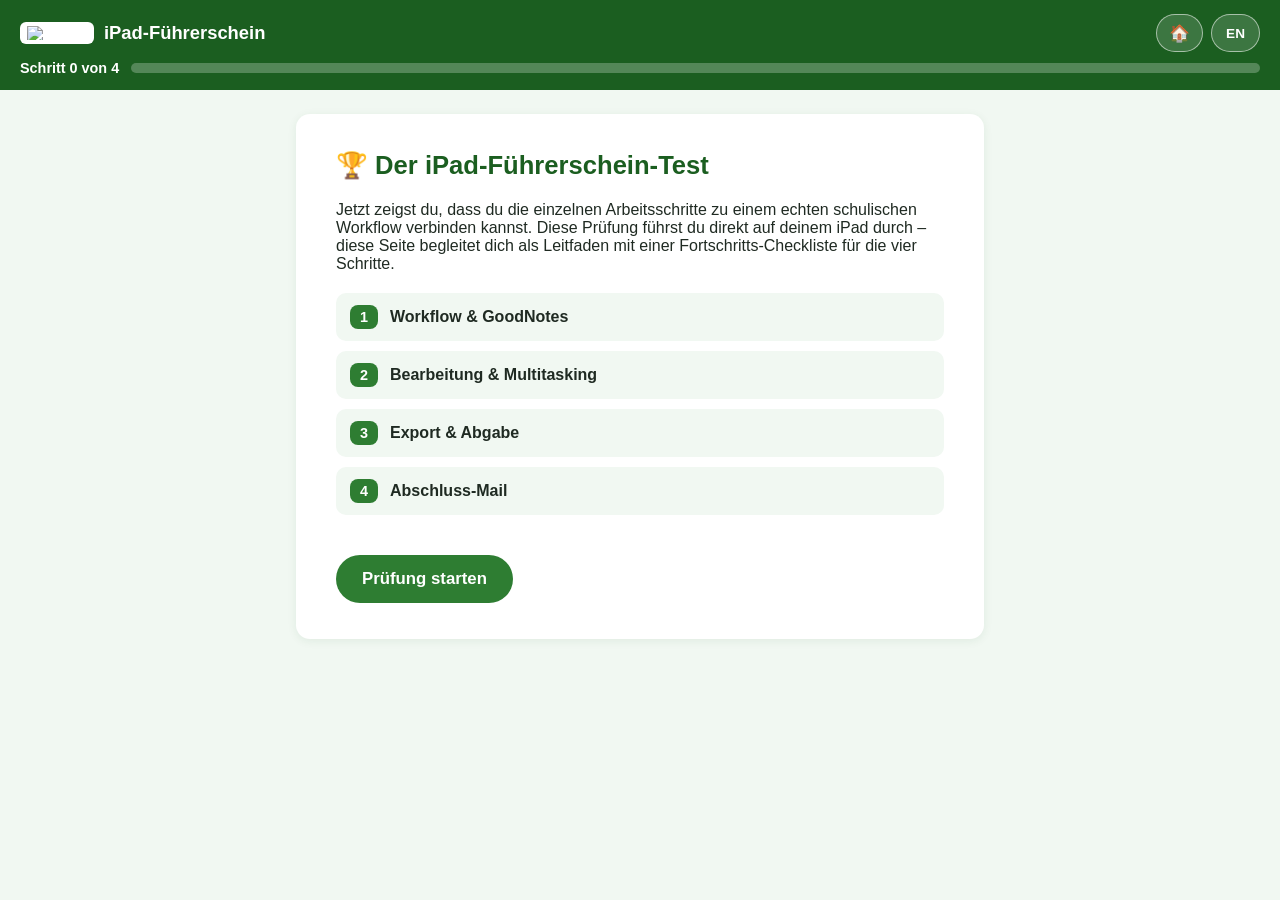
==== commit 4fa20044: "Add nav (Home/Back + always-on progress), MDM rules, error review Navigation & progress (items 1, 3," ====
--- a/exam.html
+++ b/exam.html
@@ -14,9 +14,13 @@
       <img class="logo-img" src="assets/gsis-logo.svg" alt="GSIS">
       <span class="logo-text" data-i18n="app.title">iPad-Führerschein</span>
     </a>
-    <button class="lang-toggle" id="langToggle" type="button">EN</button>
+    <div class="header-actions">
+      <button class="nav-btn" id="navBack" type="button" hidden>←</button>
+      <a class="nav-btn" id="navHome" href="index.html">🏠</a>
+      <button class="lang-toggle" id="langToggle" type="button">EN</button>
+    </div>
   </div>
-  <div class="progress-wrap" id="progressWrap" hidden>
+  <div class="progress-wrap" id="progressWrap">
     <div class="progress-label" id="progressLabel">Schritt 0 von 4</div>
     <div class="progress-bar"><div class="progress-fill" id="progressFill"></div></div>
   </div>
@@ -114,6 +118,7 @@
 </main>
 
 <script src="i18n.js"></script>
+<script src="nav.js"></script>
 <script src="exam.js"></script>
 </body>
 </html>
--- a/style.css
+++ b/style.css
@@ -69,11 +69,19 @@
   text-overflow: ellipsis;
 }
 
-.lang-toggle {
+.header-actions {
+  display: flex;
+  align-items: center;
+  gap: 8px;
+  flex: 0 0 auto;
+}
+
+.lang-toggle,
+.nav-btn {
   flex: 0 0 auto;
   min-height: 38px;
   min-width: 44px;
-  padding: 6px 16px;
+  padding: 6px 14px;
   border-radius: 999px;
   background: rgba(255, 255, 255, 0.15);
   color: var(--white);
@@ -82,8 +90,28 @@
   font-size: 0.85rem;
 }
 
-.lang-toggle:active {
+.nav-btn {
+  display: inline-flex;
+  align-items: center;
+  justify-content: center;
+  font-size: 1.05rem;
+  text-decoration: none;
+  padding: 6px 12px;
+}
+
+.lang-toggle:active,
+.nav-btn:active {
   background: rgba(255, 255, 255, 0.3);
+}
+
+.nav-btn[hidden] {
+  display: none;
+}
+
+@media (max-width: 400px) {
+  .logo-text {
+    display: none;
+  }
 }
 
 .progress-wrap {
@@ -1196,6 +1224,79 @@
   color: #8a5a00;
 }
 
+/* ---------- Info-Box (MDM-Einschränkungen, Internet-Regeln) ---------- */
+
+.info-box {
+  background: #e8f5e9;
+  border-left: 4px solid var(--gsis-green);
+  border-radius: 8px;
+  padding: 12px 16px;
+  margin: 18px 0;
+  font-size: 0.92rem;
+  line-height: 1.5;
+}
+
+.info-box .info-title {
+  display: block;
+  font-weight: 700;
+  margin-bottom: 6px;
+  color: var(--gsis-green-dark);
+}
+
+.info-box ul {
+  margin: 6px 0 0;
+  padding-left: 20px;
+}
+
+.info-box li {
+  margin: 5px 0;
+}
+
+/* ---------- Fehlerspeicher (Fehler-Übersicht) ---------- */
+
+.mistakes {
+  border-radius: 10px;
+  padding: 14px 16px;
+  margin-top: 16px;
+  text-align: left;
+  background: #fdecea;
+}
+
+.mistakes.mistakes--none {
+  background: #e8f5e9;
+}
+
+.mistakes .mistakes-title {
+  font-weight: 700;
+  margin: 0 0 8px;
+  color: var(--error);
+}
+
+.mistakes--none .mistakes-title {
+  color: var(--gsis-green-dark);
+}
+
+.mistakes-item {
+  margin: 10px 0;
+  font-size: 0.9rem;
+}
+
+.mistakes-item .mq {
+  font-weight: 700;
+  display: block;
+  margin-bottom: 2px;
+}
+
+.mistakes-item .ma {
+  display: block;
+  color: var(--error);
+}
+
+.mistakes-item .mc {
+  display: block;
+  color: var(--gsis-green-dark);
+}
+
 /* ---------- Station 0.3: Reset ---------- */
 
 .labeling-actions {
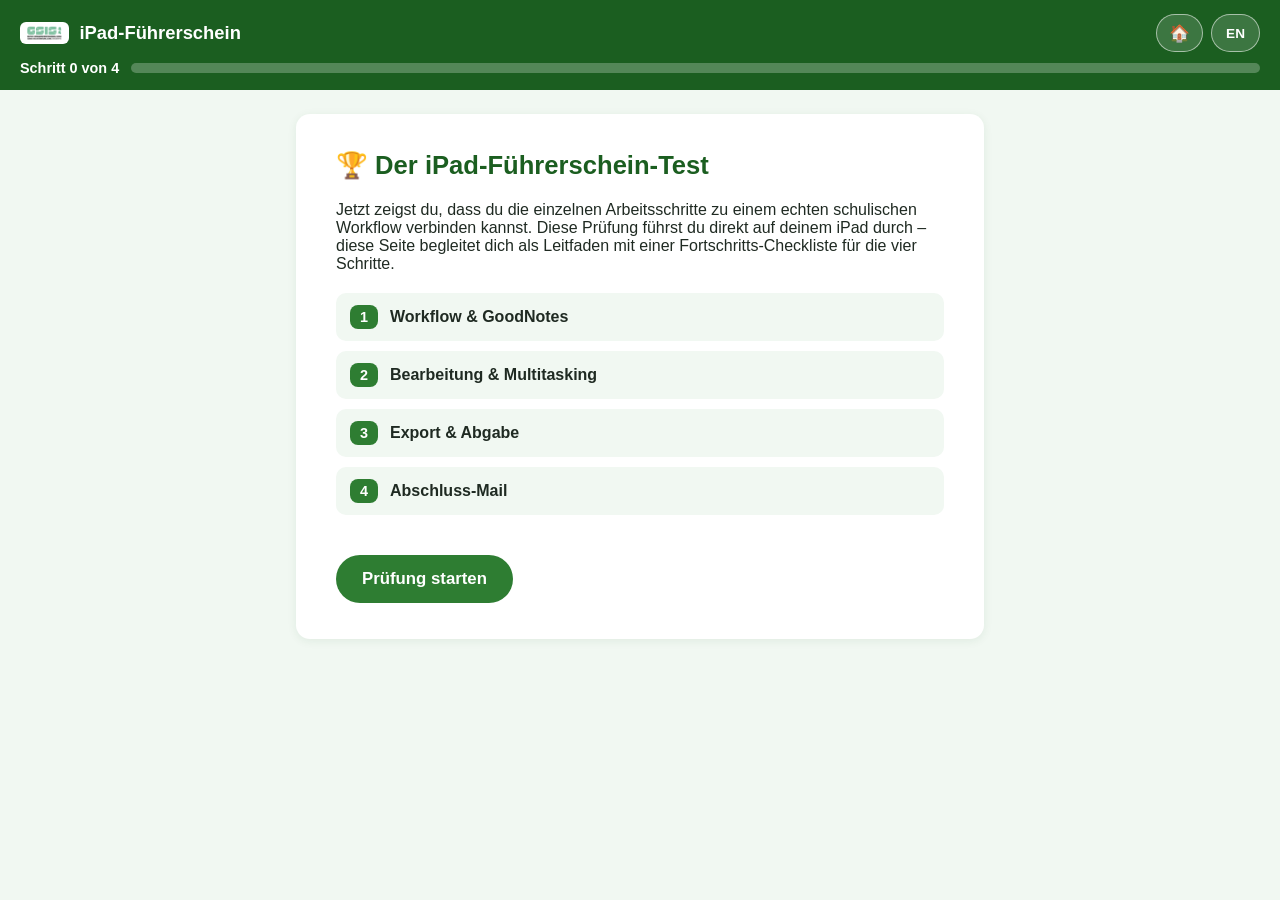
==== commit a56a1b74: "Use the uploaded GSIS logo with a correct .png extension The uploaded assets/gsis-logo.svg was actua" ====
--- a/exam.html
+++ b/exam.html
@@ -11,7 +11,7 @@
 <header class="app-header no-print">
   <div class="header-top">
     <a class="logo" href="index.html">
-      <img class="logo-img" src="assets/gsis-logo.svg" alt="GSIS">
+      <img class="logo-img" src="assets/gsis-logo.png" alt="GSIS">
       <span class="logo-text" data-i18n="app.title">iPad-Führerschein</span>
     </a>
     <div class="header-actions">
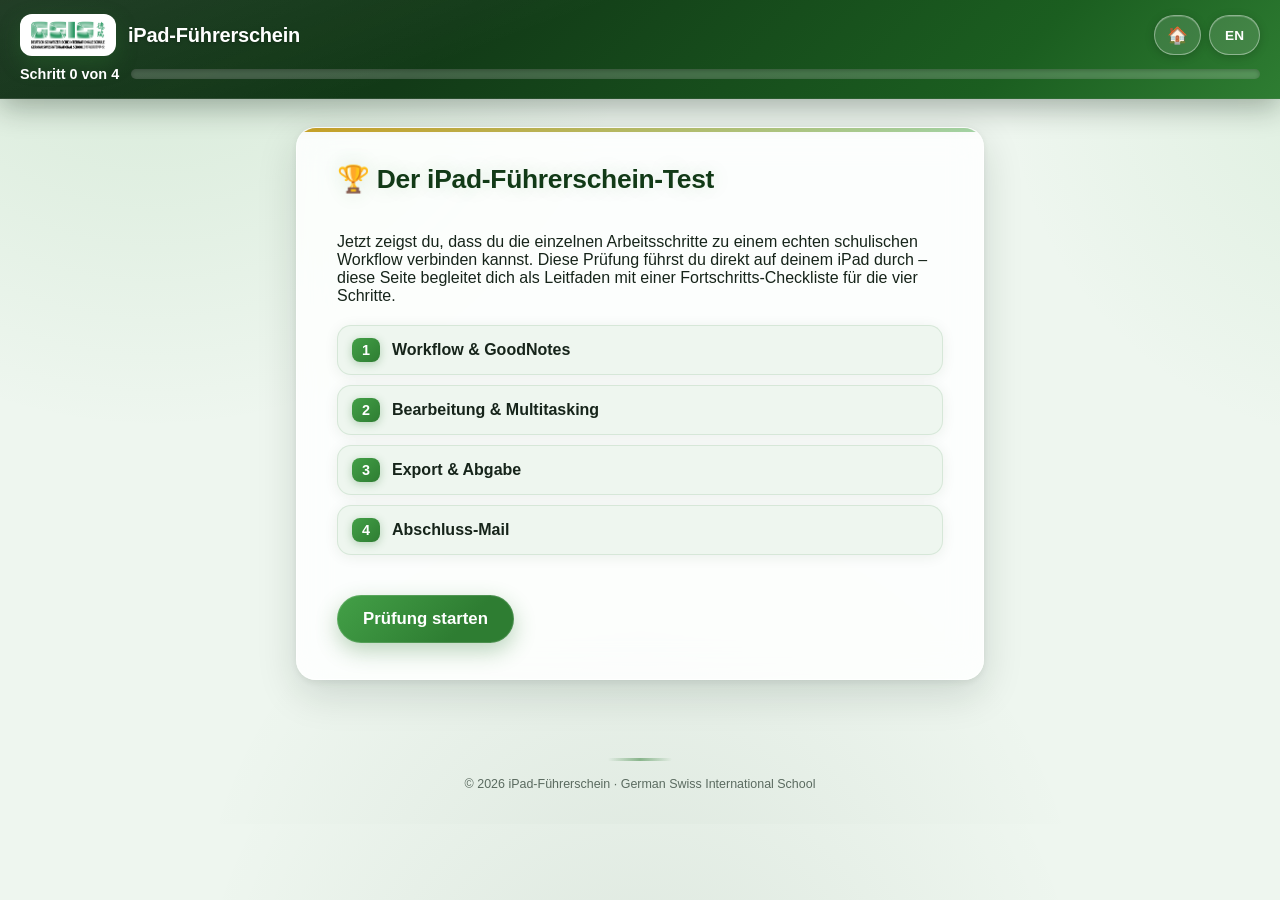
==== commit f2250823: "Modernize UI: glass panels, glowing nav bar, bigger logo, footer disclaimer Visual redesign of the w" ====
--- a/exam.html
+++ b/exam.html
@@ -6,7 +6,7 @@
 <title data-i18n="title.exam">iPad-Führerschein – Abschlussprüfung</title>
 <link rel="stylesheet" href="style.css">
 </head>
-<body>
+<body style="--accent: #c9a227;">
 
 <header class="app-header no-print">
   <div class="header-top">
@@ -117,6 +117,10 @@
 
 </main>
 
+<footer class="app-footer no-print">
+  <span data-i18n="footer.text">iPad-Führerschein · German Swiss International School</span>
+</footer>
+
 <script src="i18n.js"></script>
 <script src="nav.js"></script>
 <script src="exam.js"></script>
--- a/style.css
+++ b/style.css
@@ -1,14 +1,22 @@
 :root {
   --gsis-green: #2e7d32;
-  --gsis-green-dark: #1b5e20;
+  --gsis-green-dark: #123a17;
+  --gsis-green-mid: #1b5e20;
+  --gsis-green-bright: #43a047;
   --gsis-green-light: #a5d6a7;
-  --gsis-bg: #f1f8f2;
-  --ink: #1f2a22;
+  --gsis-glow: rgba(67, 160, 71, 0.55);
+  --gsis-bg: #eef6ef;
+  --ink: #16241a;
   --muted: #5b6b60;
   --error: #c62828;
   --white: #ffffff;
-  --radius: 14px;
+  --radius: 20px;
+  --radius-sm: 14px;
   --touch: 48px;
+  --accent: var(--gsis-green-bright);
+  --shadow-soft: 0 2px 14px rgba(18, 58, 23, 0.08);
+  --shadow-card: 0 14px 40px rgba(10, 35, 18, 0.14), 0 2px 8px rgba(10, 35, 18, 0.08);
+  --shadow-glow: 0 8px 22px rgba(46, 125, 50, 0.32), 0 0 0 1px rgba(255, 255, 255, 0.14) inset;
 }
 
 * { box-sizing: border-box; }
@@ -17,23 +25,33 @@
   margin: 0;
   padding: 0;
   min-height: 100%;
-  background: var(--gsis-bg);
+  background:
+    radial-gradient(900px circle at 12% -8%, rgba(67, 160, 71, 0.16), transparent 55%),
+    radial-gradient(760px circle at 108% 8%, rgba(129, 199, 132, 0.16), transparent 50%),
+    radial-gradient(820px circle at 50% 115%, rgba(18, 58, 23, 0.08), transparent 55%),
+    var(--gsis-bg);
   color: var(--ink);
-  font-family: -apple-system, BlinkMacSystemFont, "Segoe UI", Roboto, sans-serif;
+  font-family: -apple-system, BlinkMacSystemFont, "SF Pro Text", "Segoe UI", Roboto, sans-serif;
   -webkit-tap-highlight-color: transparent;
   touch-action: manipulation;
 }
+
+/* ---------- Nav bar ---------- */
 
 .app-header {
   position: sticky;
   top: 0;
-  z-index: 20;
-  background: var(--gsis-green-dark);
+  z-index: 50;
+  background:
+    linear-gradient(160deg, rgba(255, 255, 255, 0.08), rgba(255, 255, 255, 0) 40%),
+    linear-gradient(135deg, #0f2d14 0%, var(--gsis-green-dark) 35%, var(--gsis-green-mid) 78%, var(--gsis-green) 100%);
   color: var(--white);
-  padding: 14px 20px;
+  padding: 14px 20px 16px;
   display: flex;
   flex-direction: column;
-  gap: 8px;
+  gap: 10px;
+  box-shadow: 0 8px 28px rgba(6, 24, 10, 0.32);
+  border-bottom: 1px solid rgba(255, 255, 255, 0.08);
 }
 
 .header-top {
@@ -46,21 +64,24 @@
 .logo {
   display: inline-flex;
   align-items: center;
-  gap: 10px;
-  font-size: 1.15rem;
-  font-weight: 700;
+  gap: 12px;
+  font-size: 1.25rem;
+  font-weight: 800;
+  letter-spacing: -0.01em;
   color: inherit;
   text-decoration: none;
   min-width: 0;
+  text-shadow: 0 1px 3px rgba(0, 0, 0, 0.25);
 }
 
 .logo-img {
-  height: 22px;
+  height: 42px;
   width: auto;
   display: block;
   background: var(--white);
-  border-radius: 6px;
-  padding: 4px 7px;
+  border-radius: 12px;
+  padding: 6px 10px;
+  box-shadow: var(--shadow-glow);
 }
 
 .logo-text {
@@ -79,15 +100,17 @@
 .lang-toggle,
 .nav-btn {
   flex: 0 0 auto;
-  min-height: 38px;
+  min-height: 40px;
   min-width: 44px;
-  padding: 6px 14px;
+  padding: 6px 15px;
   border-radius: 999px;
-  background: rgba(255, 255, 255, 0.15);
+  background: rgba(255, 255, 255, 0.12);
   color: var(--white);
-  border: 1.5px solid rgba(255, 255, 255, 0.55);
+  border: 1.5px solid rgba(255, 255, 255, 0.4);
   font-weight: 700;
   font-size: 0.85rem;
+  box-shadow: 0 2px 10px rgba(0, 0, 0, 0.18), inset 0 1px 0 rgba(255, 255, 255, 0.18);
+  transition: transform 0.15s ease, box-shadow 0.15s ease, background 0.15s ease;
 }
 
 .nav-btn {
@@ -101,7 +124,9 @@
 
 .lang-toggle:active,
 .nav-btn:active {
-  background: rgba(255, 255, 255, 0.3);
+  background: rgba(255, 255, 255, 0.32);
+  transform: scale(0.94);
+  box-shadow: 0 0 14px var(--gsis-glow), inset 0 1px 0 rgba(255, 255, 255, 0.25);
 }
 
 .nav-btn[hidden] {
@@ -133,22 +158,33 @@
 .progress-bar {
   flex: 1;
   height: 10px;
-  background: rgba(255,255,255,0.25);
+  background: rgba(255, 255, 255, 0.2);
   border-radius: 999px;
   overflow: hidden;
+  box-shadow: inset 0 1px 4px rgba(0, 0, 0, 0.25);
 }
 
 .progress-fill {
   height: 100%;
   width: 0%;
-  background: var(--gsis-green-light);
-  transition: width 0.3s ease;
+  background: linear-gradient(90deg, var(--gsis-green-light), #d4ecd5, var(--gsis-green-light));
+  background-size: 200% 100%;
+  box-shadow: 0 0 12px rgba(212, 236, 213, 0.9);
+  animation: shimmerMove 2.6s linear infinite;
+  transition: width 0.4s cubic-bezier(0.22, 1, 0.36, 1);
+}
+
+@keyframes shimmerMove {
+  0% { background-position: 0% 0; }
+  100% { background-position: 200% 0; }
 }
 
 main {
   max-width: 720px;
   margin: 0 auto;
-  padding: 24px 16px 60px;
+  padding: 28px 16px 40px;
+  position: relative;
+  z-index: 1;
 }
 
 .screen {
@@ -157,38 +193,72 @@
 
 .screen.active {
   display: block;
-  animation: fadeIn 0.25s ease;
-}
-
-@keyframes fadeIn {
-  from { opacity: 0; transform: translateY(6px); }
+  animation: screenIn 0.55s cubic-bezier(0.22, 1, 0.36, 1);
+}
+
+@keyframes screenIn {
+  from { opacity: 0; transform: translateY(16px) scale(0.985); }
+  to { opacity: 1; transform: translateY(0) scale(1); }
+}
+
+@keyframes floatY {
+  0%, 100% { transform: translateY(0); }
+  50% { transform: translateY(-3px); }
+}
+
+@keyframes itemIn {
+  from { opacity: 0; transform: translateY(10px); }
   to { opacity: 1; transform: translateY(0); }
 }
 
 .card {
-  background: var(--white);
+  position: relative;
+  background: rgba(255, 255, 255, 0.86);
+  backdrop-filter: blur(16px) saturate(160%);
+  -webkit-backdrop-filter: blur(16px) saturate(160%);
+  border: 1px solid rgba(255, 255, 255, 0.7);
   border-radius: var(--radius);
   padding: 28px 24px;
-  box-shadow: 0 2px 10px rgba(27, 94, 32, 0.08);
+  box-shadow: var(--shadow-card);
+  overflow: hidden;
+}
+
+.card::before {
+  content: "";
+  position: absolute;
+  top: 0;
+  left: 0;
+  right: 0;
+  height: 4px;
+  background: linear-gradient(90deg, var(--accent), var(--gsis-green-light) 50%, var(--accent));
+  background-size: 200% 100%;
+  animation: shimmerMove 5s linear infinite;
 }
 
 h1 {
   color: var(--gsis-green-dark);
-  font-size: 1.6rem;
+  font-size: 1.65rem;
+  font-weight: 800;
+  letter-spacing: -0.01em;
   margin-top: 0;
+  display: inline-block;
+  text-shadow: 0 0 20px rgba(46, 125, 50, 0.16);
+  animation: floatY 4.5s ease-in-out infinite;
 }
 
 h2 {
   color: var(--gsis-green-dark);
-  font-size: 1.3rem;
+  font-size: 1.32rem;
+  font-weight: 800;
+  letter-spacing: -0.01em;
   margin-top: 0;
 }
 
 .lernziel {
-  background: var(--gsis-bg);
+  background: linear-gradient(135deg, rgba(165, 214, 167, 0.28), rgba(165, 214, 167, 0.08));
   border-left: 4px solid var(--gsis-green);
   padding: 10px 14px;
-  border-radius: 8px;
+  border-radius: var(--radius-sm);
   font-size: 0.95rem;
   color: var(--ink);
 }
@@ -212,17 +282,28 @@
   align-items: center;
   gap: 12px;
   background: var(--gsis-bg);
-  border-radius: 10px;
+  border: 1px solid rgba(46, 125, 50, 0.12);
+  border-radius: var(--radius-sm);
   padding: 12px 14px;
   font-weight: 600;
-}
+  box-shadow: var(--shadow-soft);
+  opacity: 0;
+  animation: itemIn 0.5s ease forwards;
+}
+
+.module-overview li:nth-child(1) { animation-delay: 0.05s; }
+.module-overview li:nth-child(2) { animation-delay: 0.12s; }
+.module-overview li:nth-child(3) { animation-delay: 0.19s; }
+.module-overview li:nth-child(4) { animation-delay: 0.26s; }
+.module-overview li:nth-child(5) { animation-delay: 0.33s; }
 
 .module-overview .num {
-  background: var(--gsis-green);
+  background: linear-gradient(135deg, var(--gsis-green-bright), var(--gsis-green));
   color: var(--white);
   border-radius: 8px;
   padding: 4px 10px;
   font-size: 0.9rem;
+  box-shadow: 0 2px 8px rgba(46, 125, 50, 0.3);
 }
 
 button {
@@ -239,27 +320,36 @@
   font-size: 1.05rem;
   font-weight: 700;
   margin-top: 20px;
+  transition: transform 0.15s ease, box-shadow 0.15s ease, filter 0.15s ease;
 }
 
 .btn-primary {
-  background: var(--gsis-green);
+  background: linear-gradient(135deg, var(--gsis-green-bright), var(--gsis-green) 70%);
   color: var(--white);
+  box-shadow: var(--shadow-glow);
 }
 
 .btn-primary:disabled {
   background: #bcd6bd;
   color: #6f8a71;
   cursor: not-allowed;
+  box-shadow: none;
 }
 
 .btn-primary:not(:disabled):active {
-  background: var(--gsis-green-dark);
+  transform: scale(0.97);
+  filter: brightness(0.94);
 }
 
 .btn-secondary {
-  background: var(--white);
+  background: rgba(255, 255, 255, 0.75);
   color: var(--gsis-green-dark);
   border: 2px solid var(--gsis-green);
+  box-shadow: 0 4px 14px rgba(46, 125, 50, 0.12);
+}
+
+.btn-secondary:active {
+  transform: scale(0.97);
 }
 
 /* Station 0.1 – Matching */
@@ -283,13 +373,15 @@
   justify-content: center;
   text-align: center;
   padding: 10px 10px;
-  border-radius: 10px;
+  border-radius: var(--radius-sm);
   border: 2px solid var(--gsis-green);
   background: var(--white);
   color: var(--ink);
   font-size: 0.92rem;
   font-weight: 600;
   line-height: 1.25;
+  box-shadow: var(--shadow-soft);
+  transition: box-shadow 0.15s ease, transform 0.15s ease;
 }
 
 .match-item.icon-item {
@@ -299,6 +391,7 @@
 .match-item.selected {
   background: var(--gsis-green-light);
   border-color: var(--gsis-green-dark);
+  box-shadow: 0 0 0 3px rgba(67, 160, 71, 0.25), var(--shadow-soft);
 }
 
 .match-item.matched {
@@ -344,10 +437,12 @@
   min-height: var(--touch);
   text-align: left;
   padding: 12px 16px;
-  border-radius: 10px;
+  border-radius: var(--radius-sm);
   border: 2px solid #cfd8d1;
   background: var(--white);
   font-size: 0.98rem;
+  box-shadow: var(--shadow-soft);
+  transition: box-shadow 0.15s ease;
 }
 
 .quiz-option:disabled {
@@ -359,6 +454,7 @@
   background: #e8f5e9;
   color: var(--gsis-green-dark);
   font-weight: 700;
+  box-shadow: 0 0 0 3px rgba(67, 160, 71, 0.2);
 }
 
 .quiz-option.incorrect {
@@ -384,23 +480,30 @@
   min-height: var(--touch);
   padding: 10px 22px;
   border-radius: 999px;
-  background: var(--gsis-green);
+  background: linear-gradient(135deg, var(--gsis-green-bright), var(--gsis-green) 70%);
   color: var(--white);
   font-weight: 700;
+  box-shadow: var(--shadow-glow);
+  transition: transform 0.15s ease;
+}
+
+.quiz-next:active {
+  transform: scale(0.97);
 }
 
 .quiz-result {
   margin-top: 20px;
   background: var(--gsis-bg);
-  border-radius: 10px;
+  border-radius: var(--radius-sm);
   padding: 16px;
   font-weight: 700;
   color: var(--gsis-green-dark);
   text-align: center;
   font-size: 1.1rem;
-}
-
-/* Station 0.3 – Drag & Drop */
+  box-shadow: var(--shadow-soft);
+}
+
+/* Station 0.3 – Drag & Drop (geometry untouched, visuals only where safe) */
 .ipad-labeling {
   margin-top: 18px;
 }
@@ -467,6 +570,7 @@
   background: rgba(46, 125, 50, 0.85);
   color: var(--white);
   font-size: 1.1rem;
+  box-shadow: 0 0 10px rgba(67, 160, 71, 0.7);
 }
 
 .labels-tray {
@@ -490,6 +594,7 @@
   color: var(--ink);
   user-select: none;
   touch-action: none;
+  box-shadow: var(--shadow-soft);
 }
 
 .draggable.placed {
@@ -502,7 +607,7 @@
 .draggable.dragging {
   position: fixed;
   z-index: 100;
-  box-shadow: 0 6px 18px rgba(0,0,0,0.25);
+  box-shadow: 0 6px 18px rgba(0, 0, 0, 0.25);
   pointer-events: none;
 }
 
@@ -516,19 +621,21 @@
   height: 84px;
   line-height: 84px;
   border-radius: 50%;
-  background: var(--gsis-green);
+  background: linear-gradient(135deg, var(--gsis-green-bright), var(--gsis-green));
   color: var(--white);
   font-size: 2.4rem;
   margin: 0 auto 16px;
+  box-shadow: var(--shadow-glow);
 }
 
 .summary {
   background: var(--gsis-bg);
-  border-radius: 10px;
+  border-radius: var(--radius-sm);
   padding: 16px;
   margin-top: 16px;
   text-align: left;
   font-weight: 600;
+  box-shadow: var(--shadow-soft);
 }
 
 .summary div {
@@ -581,10 +688,13 @@
 .hub-progress .progress-bar {
   background: var(--gsis-bg);
   border: 1px solid var(--gsis-green-light);
+  box-shadow: inset 0 1px 4px rgba(27, 94, 32, 0.1);
 }
 
 .hub-progress .progress-fill {
-  background: var(--gsis-green);
+  background: linear-gradient(90deg, var(--gsis-green), var(--gsis-green-bright), var(--gsis-green));
+  background-size: 200% 100%;
+  box-shadow: 0 0 10px rgba(46, 125, 50, 0.45);
 }
 
 .hub-list {
@@ -601,10 +711,16 @@
   gap: 12px;
   background: var(--gsis-bg);
   border: 2px solid var(--gsis-green-light);
-  border-radius: 12px;
+  border-radius: var(--radius-sm);
   padding: 16px 18px;
   text-decoration: none;
   color: var(--ink);
+  box-shadow: var(--shadow-soft);
+  transition: transform 0.15s ease, box-shadow 0.15s ease;
+}
+
+a.hub-card:active {
+  transform: scale(0.985);
 }
 
 .hub-card-text {
@@ -642,8 +758,9 @@
 }
 
 .hub-badge--start {
-  background: var(--gsis-green);
+  background: linear-gradient(135deg, var(--gsis-green-bright), var(--gsis-green));
   color: var(--white);
+  box-shadow: 0 4px 14px rgba(46, 125, 50, 0.3);
 }
 
 .hub-badge--done {
@@ -708,10 +825,11 @@
   gap: 12px;
   min-height: var(--touch);
   padding: 10px 14px;
-  border-radius: 10px;
+  border-radius: var(--radius-sm);
   background: var(--gsis-bg);
   font-size: 0.95rem;
   font-weight: 600;
+  box-shadow: var(--shadow-soft);
 }
 
 .check-item input[type="checkbox"] {
@@ -731,7 +849,7 @@
 }
 
 .qr-card {
-  border-radius: 12px;
+  border-radius: var(--radius-sm);
   border: 2px solid var(--gsis-green-light);
   background: var(--white);
   padding: 12px;
@@ -740,6 +858,7 @@
   flex-direction: column;
   align-items: center;
   gap: 8px;
+  box-shadow: var(--shadow-soft);
 }
 
 .qr-svg {
@@ -764,6 +883,21 @@
 .qr-check {
   font-size: 0.85rem;
   color: var(--gsis-green-dark);
+}
+
+.qr-q {
+  font-size: 0.85rem;
+  text-align: left;
+  width: 100%;
+  line-height: 1.35;
+}
+
+.qr-letter {
+  font-size: 0.85rem;
+  font-weight: 700;
+  color: var(--gsis-green-dark);
+  text-align: left;
+  width: 100%;
 }
 
 .qr-card--locked {
@@ -787,7 +921,7 @@
   width: 100%;
   min-height: var(--touch);
   padding: 10px 14px;
-  border-radius: 10px;
+  border-radius: var(--radius-sm);
   border: 2px solid var(--gsis-green);
   font-size: 1rem;
   margin-bottom: 12px;
@@ -809,19 +943,115 @@
   align-items: flex-start;
   gap: 12px;
   background: var(--gsis-bg);
-  border-radius: 10px;
+  border-radius: var(--radius-sm);
   padding: 12px 14px;
   font-size: 0.95rem;
+  box-shadow: var(--shadow-soft);
 }
 
 .step-list .num {
   flex: 0 0 auto;
-  background: var(--gsis-green);
+  background: linear-gradient(135deg, var(--gsis-green-bright), var(--gsis-green));
   color: var(--white);
   border-radius: 8px;
   padding: 2px 10px;
   font-size: 0.85rem;
   font-weight: 700;
+  box-shadow: 0 2px 8px rgba(46, 125, 50, 0.3);
+}
+
+/* ---------- Erklärvideo-Platzhalter ---------- */
+
+.video-box {
+  background: var(--gsis-bg);
+  border: 2px dashed var(--gsis-green);
+  border-radius: var(--radius-sm);
+  padding: 14px;
+  margin: 14px 0;
+  text-align: center;
+}
+
+.video-title {
+  display: block;
+  font-weight: 700;
+  color: var(--gsis-green-dark);
+  margin-bottom: 8px;
+}
+
+.video-ph {
+  height: 130px;
+  border-radius: 10px;
+  background: linear-gradient(135deg, var(--gsis-green-mid), var(--gsis-green-dark));
+  display: flex;
+  align-items: center;
+  justify-content: center;
+  box-shadow: inset 0 0 30px rgba(0, 0, 0, 0.15);
+}
+
+.video-play {
+  width: 56px;
+  height: 56px;
+  border-radius: 50%;
+  background: rgba(255, 255, 255, 0.92);
+  color: var(--gsis-green-dark);
+  font-size: 1.5rem;
+  display: flex;
+  align-items: center;
+  justify-content: center;
+  box-shadow: 0 0 20px rgba(255, 255, 255, 0.5);
+}
+
+.video-note {
+  display: block;
+  margin-top: 8px;
+  font-size: 0.82rem;
+  color: var(--muted);
+  font-style: italic;
+}
+
+/* ---------- Vorgegebener Text ---------- */
+
+.given-text {
+  background: var(--white);
+  border: 2px solid var(--gsis-green-light);
+  border-left: 4px solid var(--gsis-green);
+  border-radius: var(--radius-sm);
+  padding: 12px 14px;
+  margin: 12px 0;
+  box-shadow: var(--shadow-soft);
+}
+
+.given-label {
+  display: block;
+  font-weight: 700;
+  font-size: 0.85rem;
+  color: var(--gsis-green-dark);
+  margin-bottom: 4px;
+}
+
+.given-body { font-style: italic; }
+
+/* ---------- Gestufte Aufgaben (Basis / Fortgeschritten / PROFI) ---------- */
+
+.check-item .task-level {
+  display: inline-block;
+  font-size: 0.68rem;
+  font-weight: 800;
+  letter-spacing: 0.3px;
+  padding: 2px 8px;
+  border-radius: 999px;
+  margin-right: 6px;
+  white-space: nowrap;
+  text-transform: uppercase;
+}
+
+.task-level--basic { background: #e8f5e9; color: var(--gsis-green-dark); }
+.task-level--adv { background: #fff8e1; color: #8a5a00; }
+.task-level--pro { background: #ede7f6; color: #5e35b1; }
+
+.check-item--bonus {
+  border: 2px dashed #b39ddb;
+  background: #f6f2fc;
 }
 
 /* ---------- Reihenfolge-Aufgabe ---------- */
@@ -840,8 +1070,9 @@
   gap: 12px;
   background: var(--white);
   border: 2px solid var(--gsis-green);
-  border-radius: 10px;
+  border-radius: var(--radius-sm);
   padding: 10px 14px;
+  box-shadow: var(--shadow-soft);
 }
 
 .order-text {
@@ -876,8 +1107,9 @@
   text-align: center;
   margin-top: 20px;
   background: var(--gsis-bg);
-  border-radius: 12px;
+  border-radius: var(--radius-sm);
   padding: 20px;
+  box-shadow: var(--shadow-soft);
 }
 
 .timer-display {
@@ -885,6 +1117,7 @@
   font-weight: 800;
   color: var(--gsis-green-dark);
   font-variant-numeric: tabular-nums;
+  text-shadow: 0 0 16px rgba(46, 125, 50, 0.2);
 }
 
 .timer-display--low {
@@ -909,9 +1142,10 @@
 .classify-card {
   background: var(--white);
   border: 2px solid var(--gsis-green-light);
-  border-radius: 10px;
+  border-radius: var(--radius-sm);
   padding: 14px;
   margin-top: 12px;
+  box-shadow: var(--shadow-soft);
 }
 
 .classify-text {
@@ -928,7 +1162,7 @@
 .classify-btn {
   flex: 1 1 140px;
   min-height: var(--touch);
-  border-radius: 10px;
+  border-radius: var(--radius-sm);
   border: 2px solid #cfd8d1;
   background: var(--white);
   font-weight: 700;
@@ -958,9 +1192,10 @@
 .email-card {
   background: var(--white);
   border: 2px solid var(--gsis-green-light);
-  border-radius: 10px;
+  border-radius: var(--radius-sm);
   padding: 16px;
   margin-top: 14px;
+  box-shadow: var(--shadow-soft);
 }
 
 .email-subject {
@@ -1032,7 +1267,7 @@
   width: 100%;
   min-height: var(--touch);
   padding: 10px 14px;
-  border-radius: 10px;
+  border-radius: var(--radius-sm);
   border: 2px solid var(--gsis-green);
   font-size: 1rem;
   font-family: inherit;
@@ -1041,10 +1276,11 @@
 .certificate {
   background: var(--white);
   border: 6px double var(--gsis-green);
-  border-radius: 16px;
+  border-radius: var(--radius);
   padding: 40px 24px;
   text-align: center;
   margin-top: 20px;
+  box-shadow: var(--shadow-card);
 }
 
 .cert-medal {
@@ -1095,7 +1331,7 @@
 .upload-note {
   background: #e8f5e9;
   border: 2px solid var(--gsis-green);
-  border-radius: 10px;
+  border-radius: var(--radius-sm);
   padding: 14px 16px;
   margin-top: 16px;
   font-size: 0.95rem;
@@ -1167,7 +1403,7 @@
 .drive-box {
   background: var(--gsis-bg);
   border: 2px dashed var(--gsis-green);
-  border-radius: 12px;
+  border-radius: var(--radius-sm);
   padding: 16px 18px;
   margin: 18px 0;
 }
@@ -1189,14 +1425,15 @@
   min-height: var(--touch);
   padding: 12px 22px;
   border-radius: 999px;
-  background: var(--gsis-green);
+  background: linear-gradient(135deg, var(--gsis-green-bright), var(--gsis-green));
   color: var(--white);
   font-weight: 700;
   text-decoration: none;
+  box-shadow: var(--shadow-glow);
 }
 
 .drive-btn:active {
-  background: var(--gsis-green-dark);
+  transform: scale(0.97);
 }
 
 .drive-note {
@@ -1210,11 +1447,12 @@
 .cons-box {
   background: #fff8e1;
   border-left: 4px solid #ffb300;
-  border-radius: 8px;
+  border-radius: var(--radius-sm);
   padding: 12px 16px;
   margin: 20px 0;
   font-size: 0.92rem;
   line-height: 1.5;
+  box-shadow: var(--shadow-soft);
 }
 
 .cons-box .cons-title {
@@ -1229,11 +1467,12 @@
 .info-box {
   background: #e8f5e9;
   border-left: 4px solid var(--gsis-green);
-  border-radius: 8px;
+  border-radius: var(--radius-sm);
   padding: 12px 16px;
   margin: 18px 0;
   font-size: 0.92rem;
   line-height: 1.5;
+  box-shadow: var(--shadow-soft);
 }
 
 .info-box .info-title {
@@ -1255,7 +1494,7 @@
 /* ---------- Fehlerspeicher (Fehler-Übersicht) ---------- */
 
 .mistakes {
-  border-radius: 10px;
+  border-radius: var(--radius-sm);
   padding: 14px 16px;
   margin-top: 16px;
   text-align: left;
@@ -1295,6 +1534,145 @@
 .mistakes-item .mc {
   display: block;
   color: var(--gsis-green-dark);
+}
+
+/* ---------- Station 0.0: Regeln-Grafik, Poster & Formular ---------- */
+
+.rules-graphic {
+  margin: 16px 0;
+}
+
+.rules-img {
+  width: 100%;
+  height: auto;
+  display: block;
+  border-radius: var(--radius-sm);
+  border: 1px solid var(--gsis-green-light);
+  box-shadow: var(--shadow-card);
+}
+
+.rules-img[hidden] {
+  display: none;
+}
+
+.rules-poster {
+  background: linear-gradient(160deg, var(--gsis-green-mid), var(--gsis-green-dark));
+  border-radius: var(--radius);
+  padding: 16px 14px;
+  color: var(--white);
+  box-shadow: var(--shadow-card);
+}
+
+.rules-poster h3 {
+  text-align: center;
+  margin: 0 0 12px;
+  color: var(--white);
+  font-size: 1.05rem;
+}
+
+.rules-poster-grid {
+  display: grid;
+  grid-template-columns: 1fr;
+  gap: 8px;
+}
+
+@media (min-width: 560px) {
+  .rules-poster-grid {
+    grid-template-columns: 1fr 1fr;
+  }
+}
+
+.poster-rule {
+  display: flex;
+  gap: 10px;
+  align-items: flex-start;
+  background: rgba(255, 255, 255, 0.1);
+  border-radius: 10px;
+  padding: 10px 12px;
+}
+
+.poster-rule .pr-num {
+  flex: 0 0 auto;
+  width: 26px;
+  height: 26px;
+  border-radius: 50%;
+  background: var(--gsis-green-light);
+  color: var(--gsis-green-dark);
+  font-weight: 800;
+  font-size: 0.85rem;
+  display: flex;
+  align-items: center;
+  justify-content: center;
+}
+
+.poster-rule .pr-body { min-width: 0; }
+
+.poster-rule .pr-title {
+  display: block;
+  font-weight: 800;
+  font-size: 0.8rem;
+  letter-spacing: 0.3px;
+}
+
+.poster-rule .pr-title .pr-icon { margin-right: 4px; }
+
+.poster-rule .pr-text {
+  font-size: 0.8rem;
+  opacity: 0.92;
+  line-height: 1.35;
+}
+
+.rules-form {
+  border: 2px solid var(--gsis-green);
+  border-radius: var(--radius-sm);
+  padding: 16px 18px;
+  margin: 18px 0;
+  background: var(--white);
+  box-shadow: var(--shadow-soft);
+}
+
+.rules-form h4 {
+  color: var(--gsis-green-dark);
+  margin: 14px 0 6px;
+  font-size: 0.98rem;
+}
+
+.rules-form h4:first-child { margin-top: 0; }
+
+.rules-form ul { margin: 0; padding-left: 20px; }
+
+.rules-form li { margin: 5px 0; font-size: 0.9rem; line-height: 1.4; }
+
+.sign-box {
+  margin-top: 16px;
+  border-top: 2px dashed var(--gsis-green-light);
+  padding-top: 14px;
+}
+
+.sign-check { margin-bottom: 10px; }
+
+.sign-name {
+  font-weight: 800;
+  color: var(--gsis-green-dark);
+  font-size: 1.2rem;
+  font-style: italic;
+}
+
+.sign-name--empty {
+  font-size: 0.9rem;
+  font-style: normal;
+  font-weight: 600;
+  color: var(--muted);
+}
+
+.sign-meta {
+  display: flex;
+  justify-content: space-between;
+  gap: 12px;
+  flex-wrap: wrap;
+  margin-top: 6px;
+  font-size: 0.85rem;
+  color: var(--muted);
 }
 
 /* ---------- Station 0.3: Reset ---------- */
@@ -1316,6 +1694,35 @@
   font-size: 0.95rem;
 }
 
+.btn-reset:active {
+  transform: scale(0.97);
+}
+
+/* ---------- Footer ---------- */
+
+.app-footer {
+  max-width: 720px;
+  margin: 20px auto 0;
+  padding: 18px 16px 30px;
+  text-align: center;
+  font-size: 0.78rem;
+  line-height: 1.5;
+  color: var(--muted);
+  position: relative;
+  z-index: 1;
+}
+
+.app-footer::before {
+  content: "";
+  display: block;
+  width: 64px;
+  height: 3px;
+  margin: 0 auto 14px;
+  border-radius: 999px;
+  background: linear-gradient(90deg, transparent, var(--gsis-green), transparent);
+  opacity: 0.5;
+}
+
 @media (min-width: 640px) {
   .card {
     padding: 36px 40px;
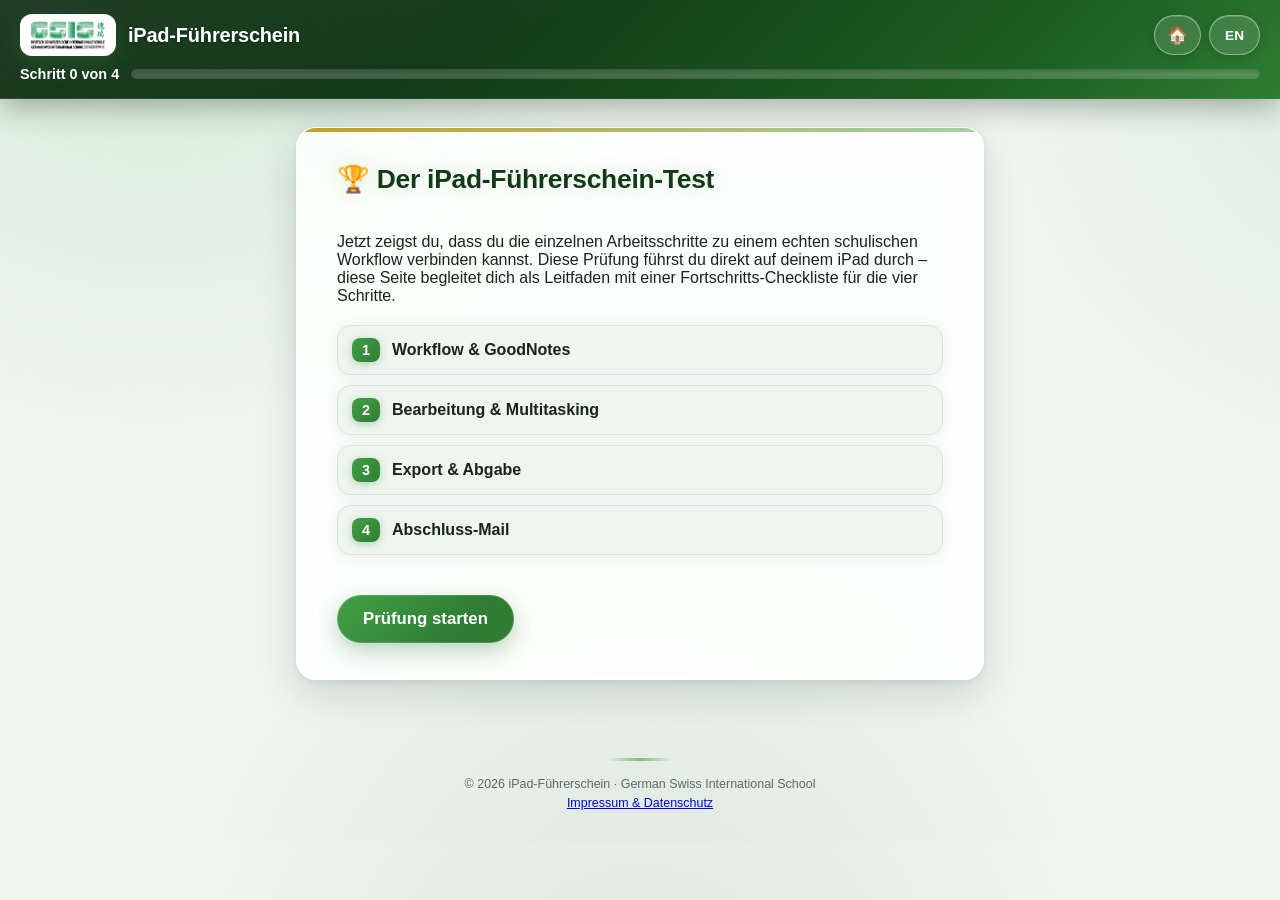
==== commit cbc23124: "Add Impressum page and first-visit data-privacy pop-up - New impressum.html: publisher (Sebastian Gh" ====
--- a/exam.html
+++ b/exam.html
@@ -118,7 +118,8 @@
 </main>
 
 <footer class="app-footer no-print">
-  <span data-i18n="footer.text">iPad-Führerschein · German Swiss International School</span>
+  <span data-i18n="footer.text">iPad-Führerschein · German Swiss International School</span><br>
+  <a href="impressum.html" data-i18n="footer.impressumLink">Impressum &amp; Datenschutz</a>
 </footer>
 
 <script src="i18n.js"></script>
--- a/style.css
+++ b/style.css
@@ -1728,3 +1728,92 @@
     padding: 36px 40px;
   }
 }
+
+/* ---------- Impressum & Datenschutz ---------- */
+
+.card p a,
+.card li a {
+  color: var(--gsis-green-dark);
+  font-weight: 600;
+  text-decoration-color: rgba(46, 125, 50, 0.45);
+}
+
+.imp-privacy-list {
+  margin: 14px 0 22px;
+  padding-left: 22px;
+  display: flex;
+  flex-direction: column;
+  gap: 12px;
+}
+
+.imp-privacy-list li {
+  font-size: 0.95rem;
+  line-height: 1.55;
+  color: var(--ink);
+}
+
+/* ---------- Datenschutz-Pop-up ---------- */
+
+.privacy-overlay {
+  position: fixed;
+  inset: 0;
+  z-index: 200;
+  display: flex;
+  align-items: flex-end;
+  justify-content: center;
+  padding: 16px;
+  background: rgba(10, 30, 14, 0.45);
+  backdrop-filter: blur(3px);
+  -webkit-backdrop-filter: blur(3px);
+  animation: privacyFadeIn 0.25s ease;
+}
+
+.privacy-overlay[hidden] {
+  display: none;
+}
+
+@keyframes privacyFadeIn {
+  from { opacity: 0; }
+  to { opacity: 1; }
+}
+
+.privacy-box {
+  width: 100%;
+  max-width: 480px;
+  background: var(--white);
+  border-radius: var(--radius);
+  padding: 22px 22px 18px;
+  box-shadow: var(--shadow-card);
+  border: 1px solid rgba(255, 255, 255, 0.7);
+  animation: screenIn 0.35s cubic-bezier(0.22, 1, 0.36, 1);
+}
+
+.privacy-box h3 {
+  margin: 0 0 8px;
+  color: var(--gsis-green-dark);
+  font-size: 1.1rem;
+}
+
+.privacy-box p {
+  margin: 0 0 12px;
+  font-size: 0.92rem;
+  line-height: 1.5;
+  color: var(--ink);
+}
+
+.privacy-box a {
+  color: var(--gsis-green-dark);
+  font-weight: 600;
+}
+
+.privacy-box .btn-primary {
+  margin-top: 4px;
+  width: 100%;
+  text-align: center;
+}
+
+@media (min-width: 640px) {
+  .privacy-overlay {
+    align-items: center;
+  }
+}
